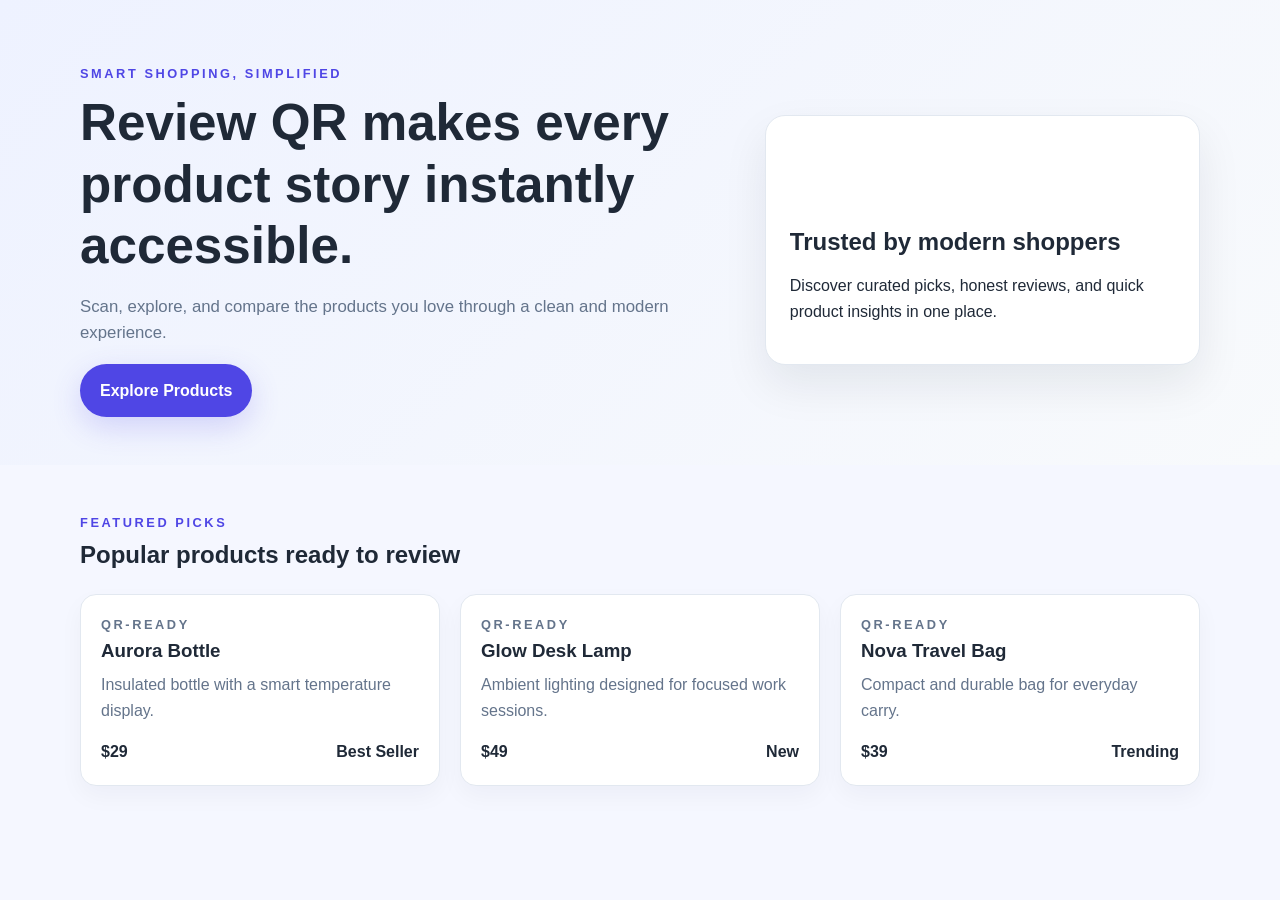
==== index.html @ 5812b7a4 "wrote full code" ====
<!DOCTYPE html>
<html lang="en">
  <head>
    <meta charset="UTF-8" />
    <meta name="viewport" content="width=device-width, initial-scale=1.0" />
    <title>Review QR</title>
    <meta
      name="description"
      content="Review QR helps shoppers discover smart products and scan to learn more."
    />
    <link rel="stylesheet" href="style.css" />
  </head>
  <body>
    <header class="hero">
      <div class="container hero__content">
        <div>
          <p class="eyebrow">Smart shopping, simplified</p>
          <h1>Review QR makes every product story instantly accessible.</h1>
          <p class="hero__text">
            Scan, explore, and compare the products you love through a clean and modern experience.
          </p>
          <a href="#shop" class="btn btn--primary">Explore Products</a>
        </div>
        <div class="hero__card">
          <img src="assets/logo.png" alt="Review QR logo" class="hero__logo" />
          <h2>Trusted by modern shoppers</h2>
          <p>Discover curated picks, honest reviews, and quick product insights in one place.</p>
        </div>
      </div>
    </header>

    <main>
      <section id="shop" class="section">
        <div class="container">
          <div class="section__heading">
            <p class="eyebrow">Featured picks</p>
            <h2>Popular products ready to review</h2>
          </div>
          <div id="shop-list" class="shop-grid"></div>
        </div>
      </section>
    </main>

    <script src="data/shop.js"></script>
    <script src="script.js"></script>
  </body>
</html>
---- style.css ----
:root {
  color-scheme: light;
  --bg: #f5f7ff;
  --panel: #ffffff;
  --text: #1f2937;
  --muted: #64748b;
  --accent: #4f46e5;
  --accent-soft: #eef2ff;
  --border: #e2e8f0;
}

* {
  box-sizing: border-box;
}

body {
  margin: 0;
  font-family: Inter, Arial, sans-serif;
  background: var(--bg);
  color: var(--text);
  line-height: 1.6;
}

img {
  max-width: 100%;
  display: block;
}

.container {
  width: min(1120px, calc(100% - 2rem));
  margin: 0 auto;
}

.hero {
  padding: 4rem 0 3rem;
  background: linear-gradient(135deg, #eef2ff 0%, #f8fafc 100%);
}

.hero__content {
  display: grid;
  gap: 2rem;
  grid-template-columns: 1.2fr 0.8fr;
  align-items: center;
}

.eyebrow {
  margin: 0 0 0.5rem;
  color: var(--accent);
  font-weight: 700;
  letter-spacing: 0.2em;
  text-transform: uppercase;
  font-size: 0.8rem;
}

h1, h2 {
  line-height: 1.2;
  margin: 0 0 1rem;
}

h1 {
  font-size: clamp(2rem, 4vw, 3.2rem);
}

.hero__text {
  max-width: 620px;
  font-size: 1.05rem;
  color: var(--muted);
}

.btn {
  display: inline-block;
  padding: 0.85rem 1.25rem;
  border-radius: 999px;
  text-decoration: none;
  font-weight: 600;
  transition: transform 0.2s ease, box-shadow 0.2s ease;
}

.btn:hover {
  transform: translateY(-1px);
}

.btn--primary {
  background: var(--accent);
  color: white;
  box-shadow: 0 10px 30px rgba(79, 70, 229, 0.2);
}

.hero__card {
  background: var(--panel);
  border: 1px solid var(--border);
  border-radius: 1.25rem;
  padding: 1.5rem;
  box-shadow: 0 20px 45px rgba(15, 23, 42, 0.08);
}

.hero__logo {
  width: 72px;
  height: 72px;
  margin-bottom: 1rem;
}

.section {
  padding: 3rem 0 4rem;
}

.section__heading {
  margin-bottom: 1.5rem;
}

.shop-grid {
  display: grid;
  gap: 1.25rem;
  grid-template-columns: repeat(auto-fit, minmax(240px, 1fr));
}

.shop-card {
  background: var(--panel);
  border: 1px solid var(--border);
  border-radius: 1rem;
  padding: 1.25rem;
  box-shadow: 0 10px 25px rgba(15, 23, 42, 0.04);
}

.shop-card h3 {
  margin: 0 0 0.4rem;
}

.shop-card p {
  margin: 0;
  color: var(--muted);
}

.shop-card__meta {
  display: flex;
  justify-content: space-between;
  align-items: center;
  margin-top: 1rem;
  font-weight: 700;
}

@media (max-width: 760px) {
  .hero__content {
    grid-template-columns: 1fr;
  }
}
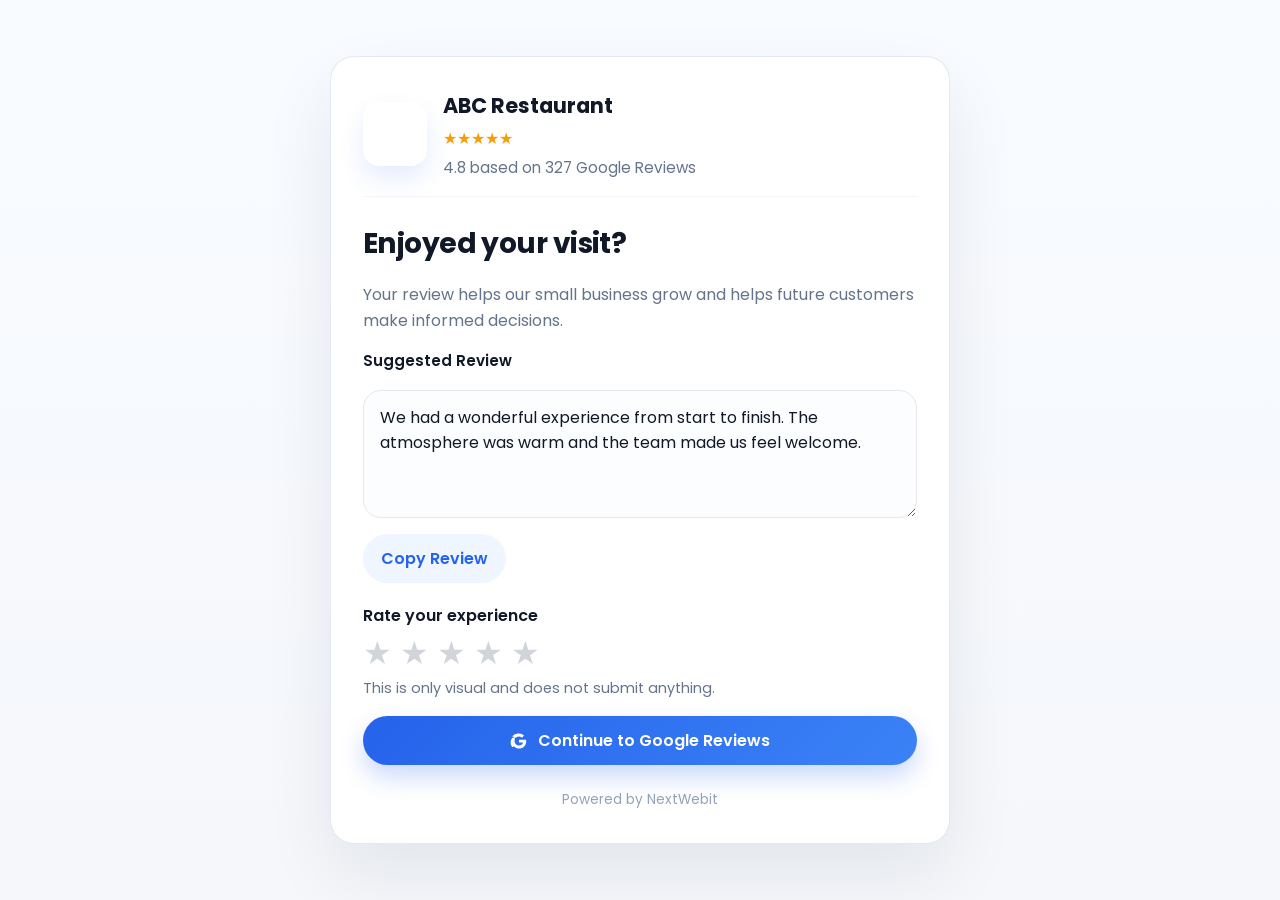
==== commit ff66cab4: "code updated" ====
--- a/index.html
+++ b/index.html
@@ -6,38 +6,64 @@
     <title>Review QR</title>
     <meta
       name="description"
-      content="Review QR helps shoppers discover smart products and scan to learn more."
+      content="Leave a beautiful Google review after scanning the QR code in the restaurant."
+    />
+    <link rel="preconnect" href="https://fonts.googleapis.com" />
+    <link rel="preconnect" href="https://fonts.gstatic.com" crossorigin />
+    <link
+      href="https://fonts.googleapis.com/css2?family=Poppins:wght@400;500;600;700&display=swap"
+      rel="stylesheet"
     />
     <link rel="stylesheet" href="style.css" />
   </head>
   <body>
-    <header class="hero">
-      <div class="container hero__content">
-        <div>
-          <p class="eyebrow">Smart shopping, simplified</p>
-          <h1>Review QR makes every product story instantly accessible.</h1>
-          <p class="hero__text">
-            Scan, explore, and compare the products you love through a clean and modern experience.
+    <main class="page-shell">
+      <section class="review-card" aria-labelledby="review-heading">
+        <div class="review-card__header">
+          <img id="shop-logo" class="brand-logo" src="assets/logo.png" alt="Restaurant logo" />
+          <div>
+            <h1 id="shop-name" class="brand-name">Loading...</h1>
+            <div id="shop-rating-stars" class="rating-stars" aria-label="Restaurant rating"></div>
+            <p id="shop-rating-summary" class="rating-summary">Loading reviews...</p>
+          </div>
+        </div>
+
+        <div class="review-card__body">
+          <h2 id="review-heading">Enjoyed your visit?</h2>
+          <p id="review-description" class="review-description">
+            Your review helps our small business grow and helps future customers make informed decisions.
           </p>
-          <a href="#shop" class="btn btn--primary">Explore Products</a>
+
+          <label class="field-label" for="review-text">Suggested Review</label>
+          <textarea id="review-text" class="review-textarea" spellcheck="false"></textarea>
+
+          <div class="action-row">
+            <button id="copy-review" class="btn btn--ghost" type="button">
+              <span class="btn__label">Copy Review</span>
+            </button>
+            <span id="copy-status" class="copy-status" aria-live="polite"></span>
+          </div>
+
+          <div class="rating-section">
+            <p class="rating-section__label">Rate your experience</p>
+            <div id="star-rating" class="star-rating" role="radiogroup" aria-label="Choose a rating"></div>
+            <p class="rating-section__hint">This is only visual and does not submit anything.</p>
+          </div>
+
+          <a id="google-review-link" class="btn btn--primary" href="#" target="_blank" rel="noopener noreferrer">
+            <span class="google-icon" aria-hidden="true">
+              <svg viewBox="0 0 24 24" role="img" aria-hidden="true">
+                <path fill="#fff" d="M21.6 12.23c0-.68-.06-1.34-.17-1.97H12v3.73h5.4a4.62 4.62 0 0 1-2 3.04v2.52h3.24c1.9-1.75 2.99-4.33 2.99-7.32Z"/>
+                <path fill="#fff" d="M12 22c2.7 0 4.96-.9 6.62-2.43l-3.24-2.52c-.9.6-2.04.96-3.38.96-2.6 0-4.8-1.76-5.59-4.12H3.07v2.58A10 10 0 0 0 12 22Z"/>
+                <path fill="#fff" d="M6.41 13.89A6.02 6.02 0 0 1 6.41 10.1V7.52H3.07a10 10 0 0 0 0 12.74l3.34-2.37Z"/>
+                <path fill="#fff" d="M12 6.04c1.47 0 2.79.5 3.83 1.49l2.87-2.87A9.95 9.95 0 0 0 12 2 10 10 0 0 0 3.07 5.52l3.34 2.58C7.2 7.8 9.4 6.04 12 6.04Z"/>
+              </svg>
+            </span>
+            <span>Continue to Google Reviews</span>
+          </a>
         </div>
-        <div class="hero__card">
-          <img src="assets/logo.png" alt="Review QR logo" class="hero__logo" />
-          <h2>Trusted by modern shoppers</h2>
-          <p>Discover curated picks, honest reviews, and quick product insights in one place.</p>
-        </div>
-      </div>
-    </header>
 
-    <main>
-      <section id="shop" class="section">
-        <div class="container">
-          <div class="section__heading">
-            <p class="eyebrow">Featured picks</p>
-            <h2>Popular products ready to review</h2>
-          </div>
-          <div id="shop-list" class="shop-grid"></div>
-        </div>
+        <footer class="review-card__footer">Powered by NextWebit</footer>
       </section>
     </main>
 
--- a/style.css
+++ b/style.css
@@ -1,12 +1,14 @@
 :root {
   color-scheme: light;
-  --bg: #f5f7ff;
+  --bg: #f5f7fb;
   --panel: #ffffff;
-  --text: #1f2937;
+  --text: #111827;
   --muted: #64748b;
-  --accent: #4f46e5;
-  --accent-soft: #eef2ff;
-  --border: #e2e8f0;
+  --primary: #2563eb;
+  --accent: #f59e0b;
+  --success: #22c55e;
+  --border: #e5e7eb;
+  --shadow: 0 20px 45px rgba(15, 23, 42, 0.08);
 }
 
 * {
@@ -15,7 +17,7 @@
 
 body {
   margin: 0;
-  font-family: Inter, Arial, sans-serif;
+  font-family: "Poppins", sans-serif;
   background: var(--bg);
   color: var(--text);
   line-height: 1.6;
@@ -26,121 +28,296 @@
   display: block;
 }
 
-.container {
-  width: min(1120px, calc(100% - 2rem));
-  margin: 0 auto;
-}
-
-.hero {
-  padding: 4rem 0 3rem;
-  background: linear-gradient(135deg, #eef2ff 0%, #f8fafc 100%);
-}
-
-.hero__content {
+button,
+a,
+textarea {
+  font: inherit;
+}
+
+.page-shell {
+  min-height: 100vh;
+  display: flex;
+  align-items: center;
+  justify-content: center;
+  padding: clamp(16px, 3vw, 32px);
+  background: linear-gradient(180deg, #f8fbff 0%, var(--bg) 100%);
+}
+
+.review-card {
+  width: min(620px, 100%);
+  background: var(--panel);
+  border: 1px solid rgba(226, 232, 240, 0.9);
+  border-radius: 24px;
+  box-shadow: 0 30px 70px rgba(15, 23, 42, 0.08);
+  padding: 32px;
+  animation: fadeInUp 0.6s ease both;
+}
+
+.review-card__header {
+  display: flex;
+  align-items: center;
+  gap: 16px;
+  margin-bottom: 24px;
+  padding-bottom: 16px;
+  border-bottom: 1px solid #f1f5f9;
+}
+
+.brand-logo {
+  width: 64px;
+  height: 64px;
+  border-radius: 16px;
+  object-fit: cover;
+  box-shadow: 0 12px 25px rgba(37, 99, 235, 0.12);
+}
+
+.brand-name {
+  margin: 0 0 4px;
+  font-size: 1.3rem;
+  font-weight: 700;
+}
+
+.rating-stars {
+  display: flex;
+  gap: 3px;
+  color: var(--accent);
+  font-size: 1rem;
+  margin-bottom: 4px;
+}
+
+.rating-summary {
+  margin: 0;
+  color: var(--muted);
+  font-size: 0.95rem;
+}
+
+.review-card__body {
   display: grid;
-  gap: 2rem;
-  grid-template-columns: 1.2fr 0.8fr;
+  gap: 16px;
+}
+
+.review-card h2 {
+  margin: 0;
+  font-size: clamp(1.6rem, 2.2vw, 2.1rem);
+  letter-spacing: -0.02em;
+}
+
+.review-description {
+  margin: 0;
+  color: var(--muted);
+}
+
+.field-label {
+  font-size: 0.95rem;
+  font-weight: 600;
+}
+
+.review-textarea {
+  width: 100%;
+  min-height: 128px;
+  border: 1px solid var(--border);
+  border-radius: 18px;
+  padding: 14px 16px;
+  resize: vertical;
+  background: #fcfdff;
+  color: var(--text);
+  transition: border-color 0.2s ease, box-shadow 0.2s ease, transform 0.2s ease;
+}
+
+.review-textarea:focus {
+  outline: none;
+  border-color: var(--primary);
+  box-shadow: 0 0 0 4px rgba(37, 99, 235, 0.12);
+  transform: translateY(-1px);
+}
+
+.action-row {
+  display: flex;
   align-items: center;
-}
-
-.eyebrow {
-  margin: 0 0 0.5rem;
-  color: var(--accent);
-  font-weight: 700;
-  letter-spacing: 0.2em;
-  text-transform: uppercase;
-  font-size: 0.8rem;
-}
-
-h1, h2 {
-  line-height: 1.2;
-  margin: 0 0 1rem;
-}
-
-h1 {
-  font-size: clamp(2rem, 4vw, 3.2rem);
-}
-
-.hero__text {
-  max-width: 620px;
-  font-size: 1.05rem;
-  color: var(--muted);
+  gap: 12px;
+  flex-wrap: wrap;
+}
+
+.copy-status {
+  min-height: 24px;
+  color: var(--success);
+  font-size: 0.95rem;
+  font-weight: 600;
+  opacity: 0;
+  transform: translateY(4px);
+  transition: opacity 0.2s ease, transform 0.2s ease;
+}
+
+.copy-status.is-visible {
+  opacity: 1;
+  transform: translateY(0);
 }
 
 .btn {
-  display: inline-block;
-  padding: 0.85rem 1.25rem;
+  display: inline-flex;
+  align-items: center;
+  justify-content: center;
+  border: none;
   border-radius: 999px;
+  padding: 12px 18px;
+  cursor: pointer;
   text-decoration: none;
   font-weight: 600;
-  transition: transform 0.2s ease, box-shadow 0.2s ease;
+  transition: transform 0.2s ease, box-shadow 0.2s ease, background 0.2s ease;
+  position: relative;
+  overflow: hidden;
 }
 
 .btn:hover {
   transform: translateY(-1px);
 }
 
+.btn:active {
+  transform: scale(0.98);
+}
+
+.btn::after {
+  content: "";
+  position: absolute;
+  inset: 0;
+  background: rgba(255, 255, 255, 0.16);
+  opacity: 0;
+  transform: scale(0.7);
+  transition: opacity 0.2s ease, transform 0.2s ease;
+}
+
+.btn:focus-visible::after {
+  opacity: 1;
+  transform: scale(1);
+}
+
+.btn--ghost {
+  background: #eff6ff;
+  color: var(--primary);
+}
+
+.btn--ghost.is-copied {
+  background: #ecfdf3;
+  color: var(--success);
+  animation: successPulse 0.35s ease;
+}
+
 .btn--primary {
-  background: var(--accent);
+  background: linear-gradient(135deg, var(--primary), #3b82f6);
   color: white;
-  box-shadow: 0 10px 30px rgba(79, 70, 229, 0.2);
-}
-
-.hero__card {
-  background: var(--panel);
-  border: 1px solid var(--border);
-  border-radius: 1.25rem;
-  padding: 1.5rem;
-  box-shadow: 0 20px 45px rgba(15, 23, 42, 0.08);
-}
-
-.hero__logo {
-  width: 72px;
-  height: 72px;
-  margin-bottom: 1rem;
-}
-
-.section {
-  padding: 3rem 0 4rem;
-}
-
-.section__heading {
-  margin-bottom: 1.5rem;
-}
-
-.shop-grid {
+  box-shadow: 0 12px 24px rgba(37, 99, 235, 0.24);
+  gap: 10px;
+}
+
+.google-icon {
+  display: inline-flex;
+  width: 18px;
+  height: 18px;
+}
+
+.google-icon svg {
+  width: 100%;
+  height: 100%;
+}
+
+.rating-section {
   display: grid;
-  gap: 1.25rem;
-  grid-template-columns: repeat(auto-fit, minmax(240px, 1fr));
-}
-
-.shop-card {
-  background: var(--panel);
-  border: 1px solid var(--border);
-  border-radius: 1rem;
-  padding: 1.25rem;
-  box-shadow: 0 10px 25px rgba(15, 23, 42, 0.04);
-}
-
-.shop-card h3 {
-  margin: 0 0 0.4rem;
-}
-
-.shop-card p {
+  gap: 8px;
+  padding-top: 4px;
+}
+
+.rating-section__label {
+  margin: 0;
+  font-weight: 600;
+}
+
+.star-rating {
+  display: flex;
+  gap: 8px;
+}
+
+.star-btn {
+  border: none;
+  background: transparent;
+  color: #d1d5db;
+  font-size: 2rem;
+  padding: 0;
+  line-height: 1;
+  cursor: pointer;
+  transition: transform 0.2s ease, color 0.2s ease;
+}
+
+.star-btn:hover,
+.star-btn.is-hovered,
+.star-btn.is-active {
+  color: var(--accent);
+  transform: scale(1.08);
+  animation: starBounce 0.28s ease;
+}
+
+.star-btn:focus-visible {
+  outline: none;
+  transform: scale(1.08);
+}
+
+.rating-section__hint {
   margin: 0;
   color: var(--muted);
-}
-
-.shop-card__meta {
-  display: flex;
-  justify-content: space-between;
-  align-items: center;
-  margin-top: 1rem;
-  font-weight: 700;
-}
-
-@media (max-width: 760px) {
-  .hero__content {
-    grid-template-columns: 1fr;
-  }
-}
+  font-size: 0.9rem;
+}
+
+.review-card__footer {
+  margin-top: 24px;
+  text-align: center;
+  color: #94a3b8;
+  font-size: 0.85rem;
+}
+
+@keyframes fadeInUp {
+  from {
+    opacity: 0;
+    transform: translateY(10px);
+  }
+  to {
+    opacity: 1;
+    transform: translateY(0);
+  }
+}
+
+@keyframes starBounce {
+  0% {
+    transform: scale(1);
+  }
+  50% {
+    transform: scale(1.12);
+  }
+  100% {
+    transform: scale(1.08);
+  }
+}
+
+@keyframes successPulse {
+  0% {
+    transform: scale(0.98);
+  }
+  50% {
+    transform: scale(1.02);
+  }
+  100% {
+    transform: scale(1);
+  }
+}
+
+@media (max-width: 640px) {
+  .page-shell {
+    padding: 16px;
+  }
+
+  .review-card {
+    padding: 24px;
+  }
+
+  .review-card__header {
+    flex-direction: column;
+    align-items: flex-start;
+  }
+}
